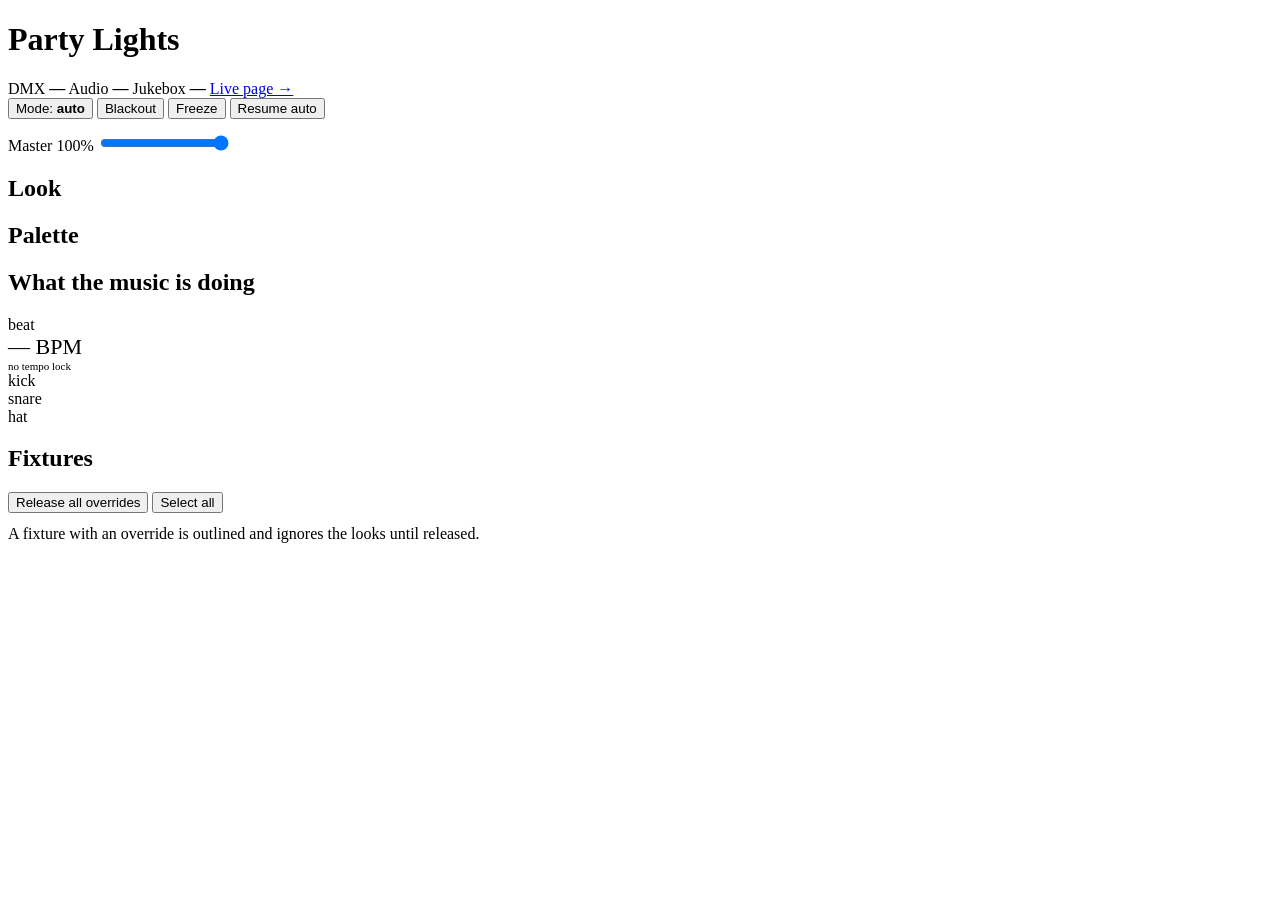
==== partylights/web/templates/index.html @ e94ef96a "Look engine, manual control UI, cue API and jukebox integration Completes the rig: eight looks, auto" ====
<!DOCTYPE html>
<html lang="en">
<head>
<meta charset="utf-8">
<meta name="viewport" content="width=device-width, initial-scale=1, viewport-fit=cover">
<title>Party Lights</title>
<link rel="stylesheet" href="/static/app.css">
</head>
<body>
<div class="wrap">

<header>
  <h1>Party Lights</h1>
  <span class="pill"><i class="dot" id="d-dmx"></i> DMX <b id="s-dmx">—</b></span>
  <span class="pill"><i class="dot" id="d-audio"></i> Audio <b id="s-audio">—</b></span>
  <span class="pill"><i class="dot" id="d-juke"></i> Jukebox <b id="s-juke">—</b></span>
  <span class="spacer"></span>
  <a href="/live">Live page &rarr;</a>
</header>

<div class="panel">
  <div class="row">
    <button id="b-mode" class="wide">Mode: <b id="s-mode">auto</b></button>
    <button id="b-blackout" class="danger wide">Blackout</button>
    <button id="b-freeze" class="wide">Freeze</button>
    <button id="b-resume" class="wide">Resume auto</button>
  </div>
  <div style="margin-top:14px">
    <label class="field">Master <span id="s-master" class="mono">100%</span></label>
    <input type="range" id="r-master" min="0" max="100" value="100">
  </div>
  <div class="note" id="s-track"></div>
</div>

<div class="panel">
  <h2>Look</h2>
  <div class="row" id="looks"></div>
  <div class="note" id="look-desc"></div>
</div>

<div class="panel">
  <h2>Palette</h2>
  <div class="row" id="palettes"></div>
</div>

<div class="panel">
  <h2>What the music is doing</h2>
  <div class="row" style="align-items:center;gap:18px;margin-bottom:14px">
    <div class="beat" id="beat">beat</div>
    <div>
      <div class="mono" id="s-bpm" style="font-size:22px">— BPM</div>
      <div class="mini" style="font-size:11px;color:var(--dim)" id="s-lock">no tempo lock</div>
    </div>
    <div style="flex:1 1 220px">
      <div class="hits">
        <div class="hit-led" id="h-kick">kick</div>
        <div class="hit-led" id="h-snare">snare</div>
        <div class="hit-led" id="h-hat">hat</div>
      </div>
    </div>
  </div>
  <div id="bands"></div>
  <div class="note" id="s-music"></div>
</div>

<div class="panel">
  <h2>Fixtures</h2>
  <div class="row" style="margin-bottom:12px">
    <button id="b-clear">Release all overrides</button>
    <button data-group-all="1">Select all</button>
    <span id="group-buttons" class="row" style="gap:8px"></span>
  </div>
  <div class="grid" id="fixtures"></div>
  <div class="note">
    A fixture with an override is outlined and ignores the looks until released.
  </div>
</div>

</div>
<script src="/static/app.js"></script>
</body>
</html>
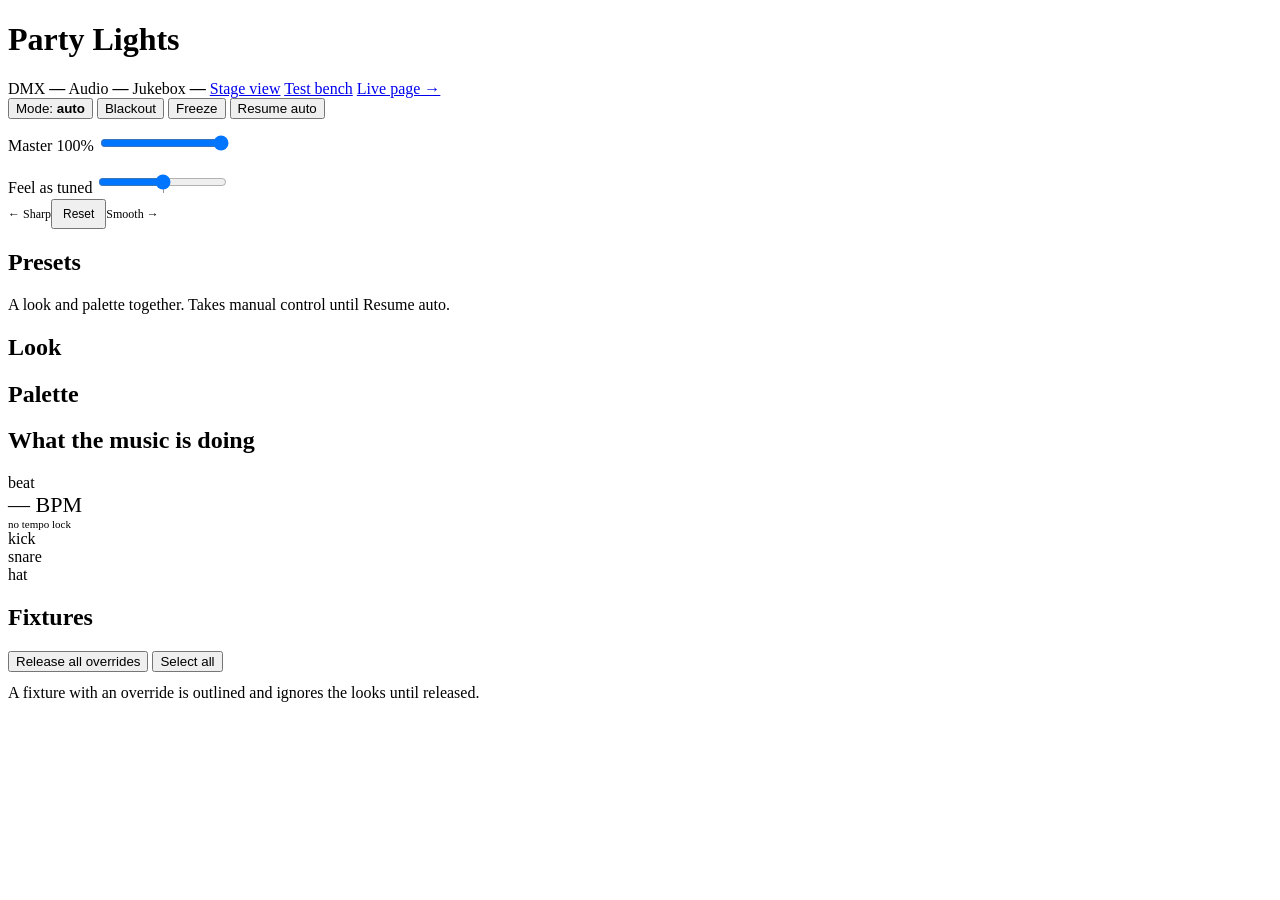
==== commit b9d65d96: "Stage view, test bench, Feel control, rounder looks, and beat-accurate analysis Web - /viz: draggabl" ====
--- a/partylights/web/templates/index.html
+++ b/partylights/web/templates/index.html
@@ -15,6 +15,8 @@
   <span class="pill"><i class="dot" id="d-audio"></i> Audio <b id="s-audio">—</b></span>
   <span class="pill"><i class="dot" id="d-juke"></i> Jukebox <b id="s-juke">—</b></span>
   <span class="spacer"></span>
+  <a href="/viz">Stage view</a>
+  <a href="/bench">Test bench</a>
   <a href="/live">Live page &rarr;</a>
 </header>
 
@@ -29,7 +31,21 @@
     <label class="field">Master <span id="s-master" class="mono">100%</span></label>
     <input type="range" id="r-master" min="0" max="100" value="100">
   </div>
+  <div style="margin-top:14px">
+    <label class="field">Feel <span id="s-soft" class="mono">as tuned</span></label>
+    <input type="range" id="r-soft" min="-100" max="100" step="5" value="0" list="soft-ticks">
+    <datalist id="soft-ticks"><option value="0"></option></datalist>
+    <div class="row" style="justify-content:space-between;font-size:12px;color:var(--dim);margin-top:2px">
+      <span>&larr; Sharp</span><button id="b-soft-reset" style="min-height:30px;padding:2px 10px;font-size:12px">Reset</button><span>Smooth &rarr;</span>
+    </div>
+  </div>
   <div class="note" id="s-track"></div>
+</div>
+
+<div class="panel">
+  <h2>Presets</h2>
+  <div class="row" id="presets"></div>
+  <div class="note">A look and palette together. Takes manual control until Resume auto.</div>
 </div>
 
 <div class="panel">
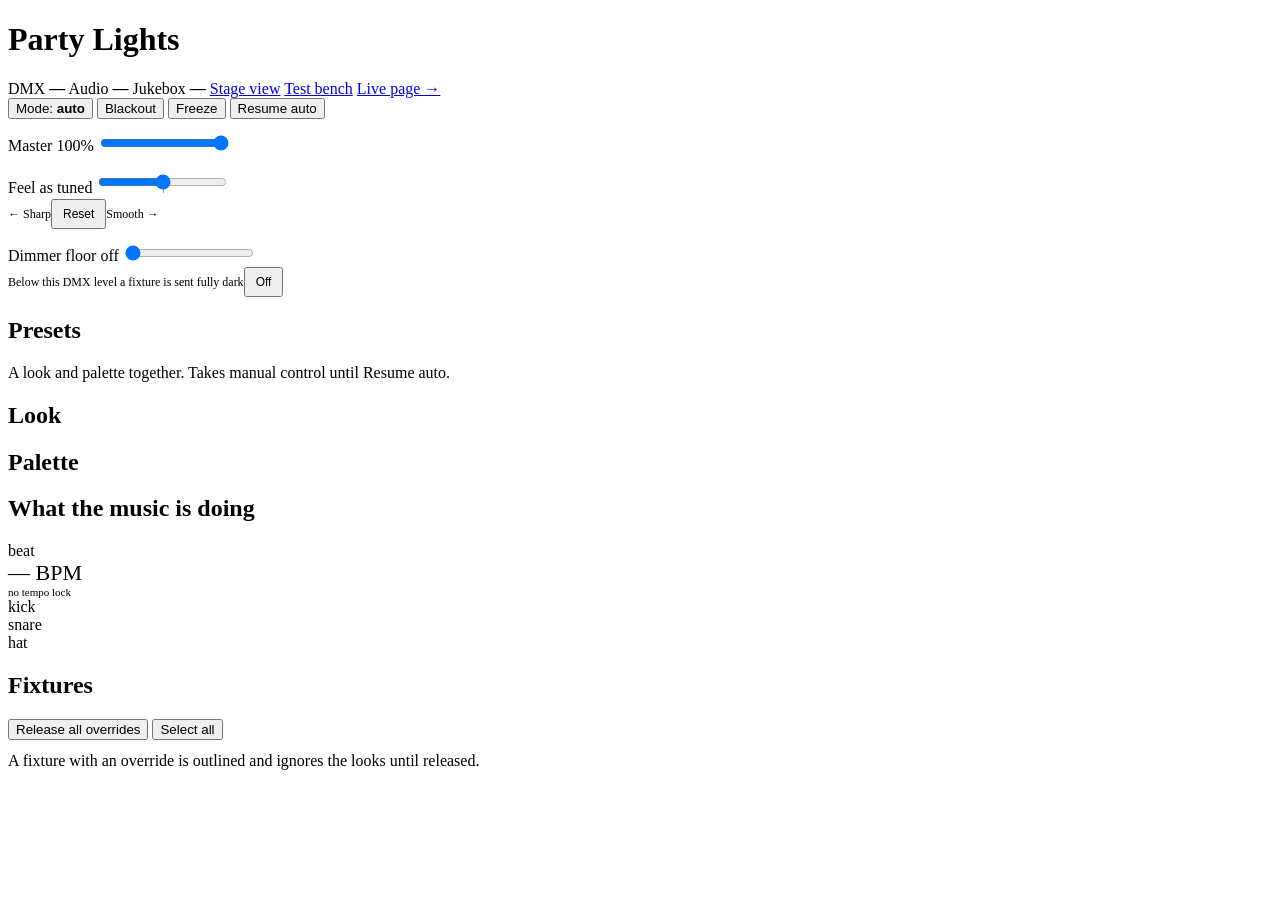
==== commit f01fc764: "Spatial scenes, song-arc director, and a live dimmer floor Lighting design for an outdoor rig where " ====
--- a/partylights/web/templates/index.html
+++ b/partylights/web/templates/index.html
@@ -37,6 +37,13 @@
     <datalist id="soft-ticks"><option value="0"></option></datalist>
     <div class="row" style="justify-content:space-between;font-size:12px;color:var(--dim);margin-top:2px">
       <span>&larr; Sharp</span><button id="b-soft-reset" style="min-height:30px;padding:2px 10px;font-size:12px">Reset</button><span>Smooth &rarr;</span>
+    </div>
+  </div>
+  <div style="margin-top:14px">
+    <label class="field">Dimmer floor <span id="s-floor" class="mono">off</span></label>
+    <input type="range" id="r-floor" min="0" max="40" step="1" value="0">
+    <div class="row" style="justify-content:space-between;font-size:12px;color:var(--dim);margin-top:2px">
+      <span>Below this DMX level a fixture is sent fully dark</span><button id="b-floor-reset" style="min-height:30px;padding:2px 10px;font-size:12px">Off</button>
     </div>
   </div>
   <div class="note" id="s-track"></div>
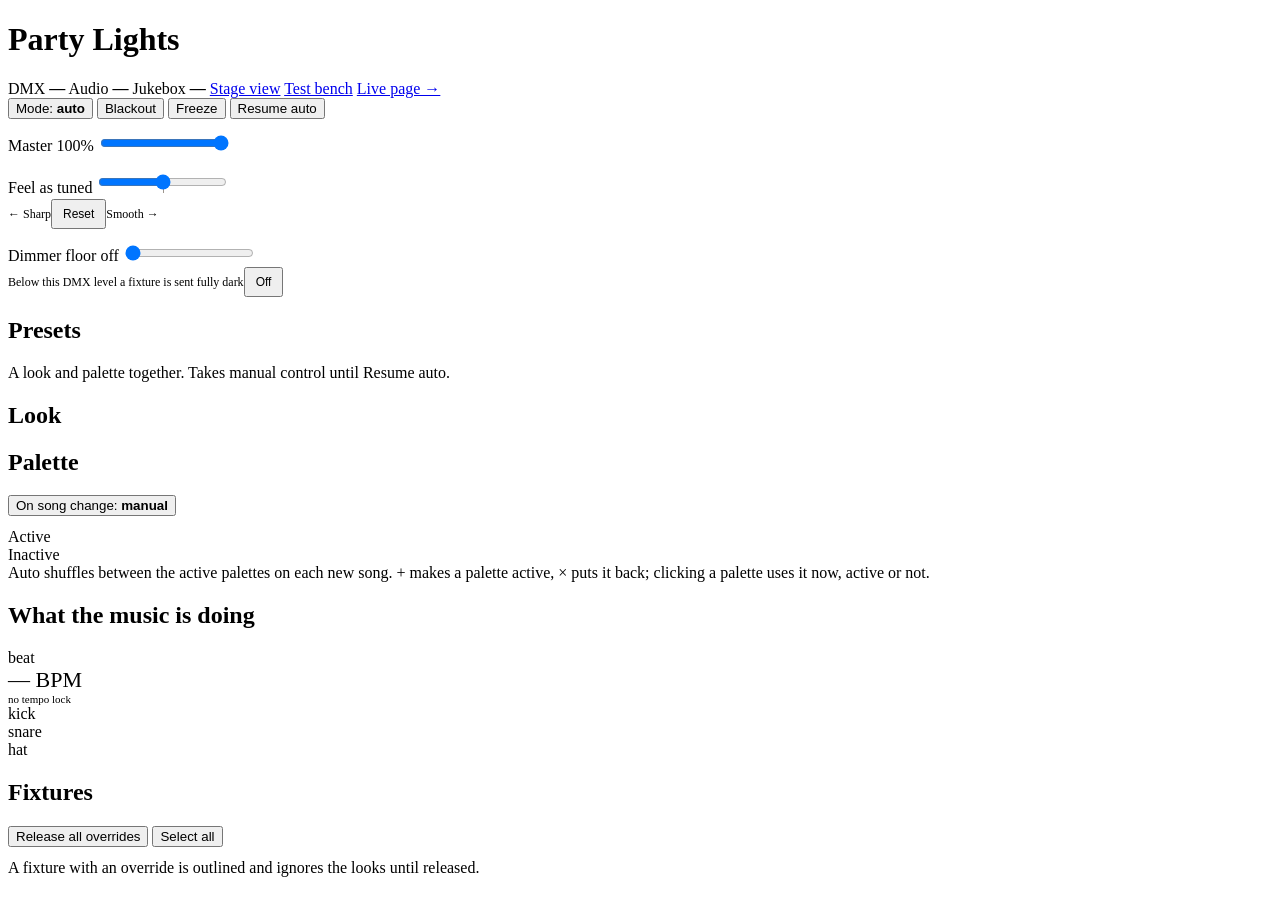
==== commit ebed3387: "Palette themes, opt-in palette auto-switching, and a no-hardware quick start Palettes are now groupe" ====
--- a/partylights/web/templates/index.html
+++ b/partylights/web/templates/index.html
@@ -63,7 +63,15 @@
 
 <div class="panel">
   <h2>Palette</h2>
-  <div class="row" id="palettes"></div>
+  <div class="row" style="margin-bottom:12px">
+    <button id="b-palette-auto" class="wide">On song change: <b id="s-palette-auto">manual</b></button>
+  </div>
+  <div class="pal-head">Active</div>
+  <div class="row" id="pal-active"></div>
+  <div class="pal-head">Inactive</div>
+  <div id="pal-inactive"></div>
+  <div class="note">Auto shuffles between the active palettes on each new song. + makes a palette
+    active, &times; puts it back; clicking a palette uses it now, active or not.</div>
 </div>
 
 <div class="panel">
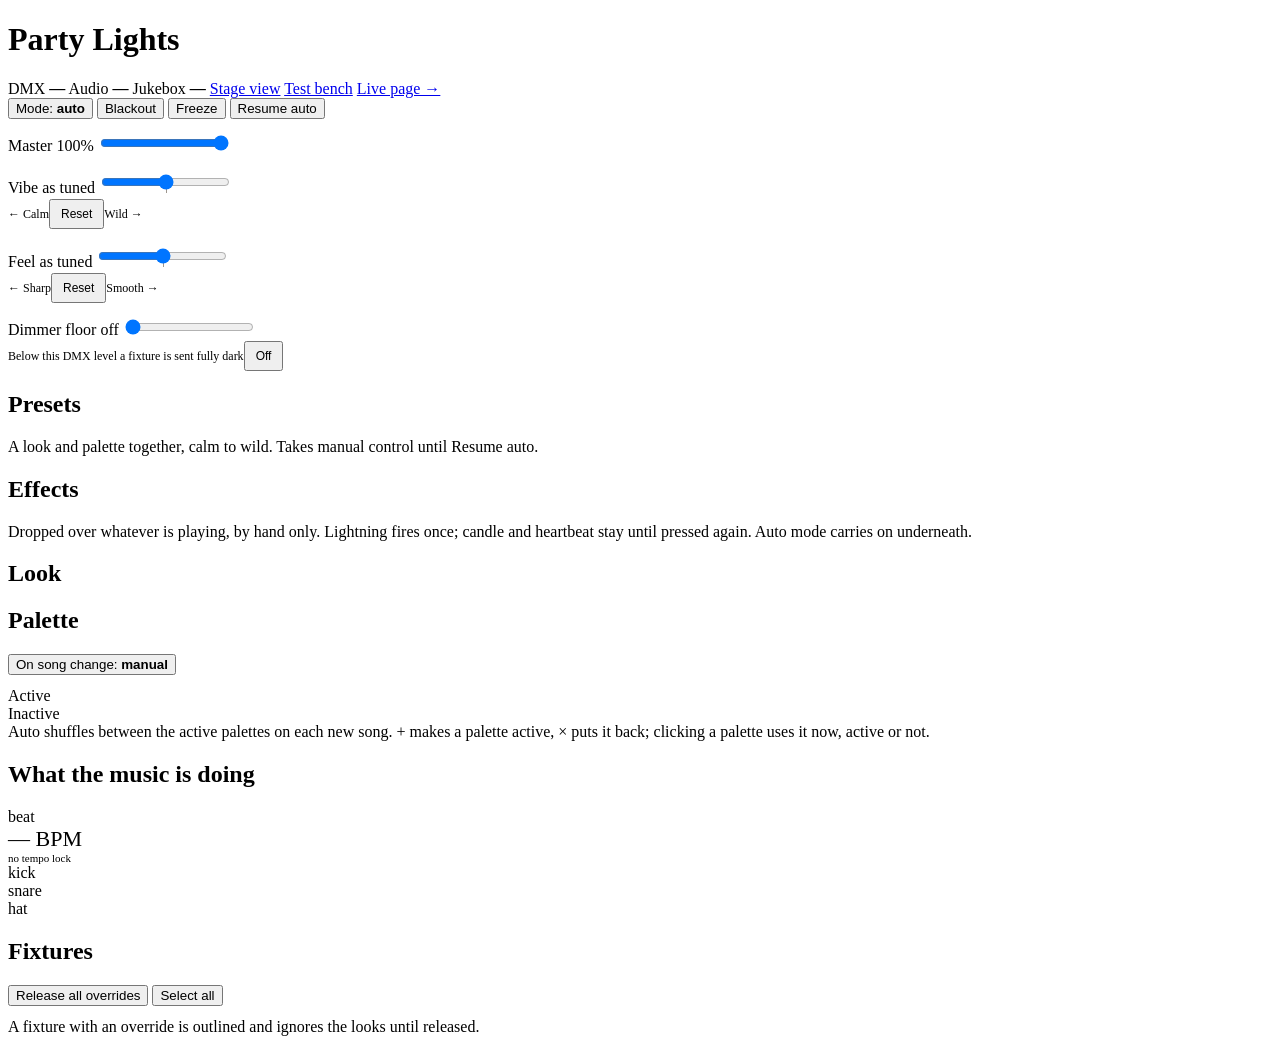
==== commit 657f2867: "Per-song light shows: songmap listening pass, effects layer, and engine/UI wiring Adds the songmap p" ====
--- a/partylights/web/templates/index.html
+++ b/partylights/web/templates/index.html
@@ -32,6 +32,14 @@
     <input type="range" id="r-master" min="0" max="100" value="100">
   </div>
   <div style="margin-top:14px">
+    <label class="field">Vibe <span id="s-vibe" class="mono">as tuned</span></label>
+    <input type="range" id="r-vibe" min="0" max="100" step="5" value="50" list="vibe-ticks">
+    <datalist id="vibe-ticks"><option value="50"></option></datalist>
+    <div class="row" style="justify-content:space-between;font-size:12px;color:var(--dim);margin-top:2px">
+      <span>&larr; Calm</span><button id="b-vibe-reset" style="min-height:30px;padding:2px 10px;font-size:12px">Reset</button><span>Wild &rarr;</span>
+    </div>
+  </div>
+  <div style="margin-top:14px">
     <label class="field">Feel <span id="s-soft" class="mono">as tuned</span></label>
     <input type="range" id="r-soft" min="-100" max="100" step="5" value="0" list="soft-ticks">
     <datalist id="soft-ticks"><option value="0"></option></datalist>
@@ -52,7 +60,14 @@
 <div class="panel">
   <h2>Presets</h2>
   <div class="row" id="presets"></div>
-  <div class="note">A look and palette together. Takes manual control until Resume auto.</div>
+  <div class="note">A look and palette together, calm to wild. Takes manual control until Resume auto.</div>
+</div>
+
+<div class="panel">
+  <h2>Effects</h2>
+  <div class="row" id="effects"></div>
+  <div class="note">Dropped over whatever is playing, by hand only. Lightning fires once;
+    candle and heartbeat stay until pressed again. Auto mode carries on underneath.</div>
 </div>
 
 <div class="panel">
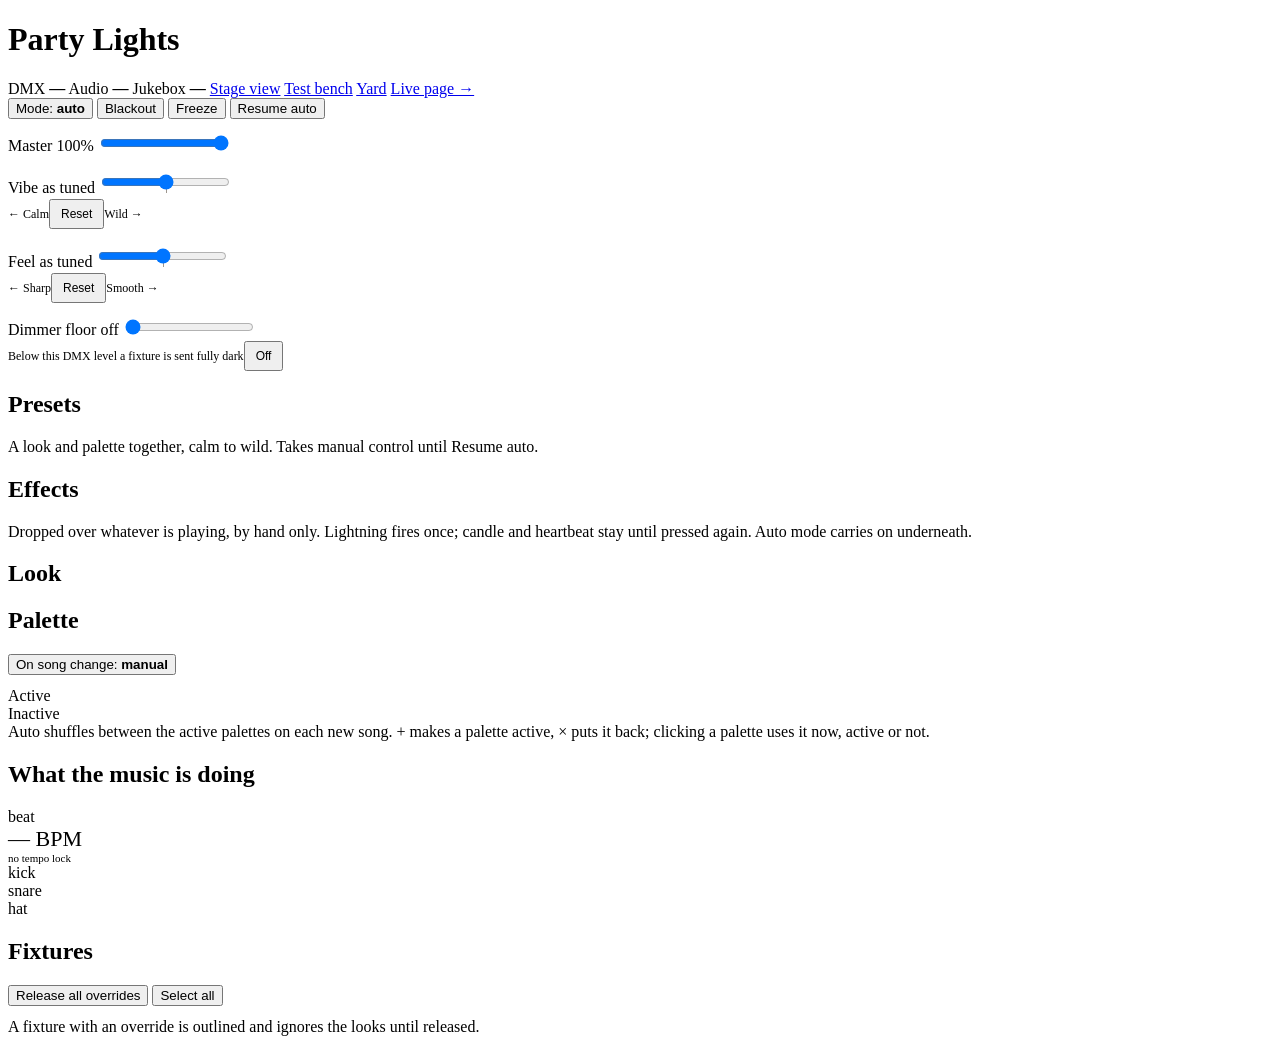
==== commit d1ed2cf9: "Add /yard: 3D backyard model lit by the transmitted frame A three.js model of the lot (Chandler parc" ====
--- a/partylights/web/templates/index.html
+++ b/partylights/web/templates/index.html
@@ -17,6 +17,7 @@
   <span class="spacer"></span>
   <a href="/viz">Stage view</a>
   <a href="/bench">Test bench</a>
+  <a href="/yard">Yard</a>
   <a href="/live">Live page &rarr;</a>
 </header>
 
